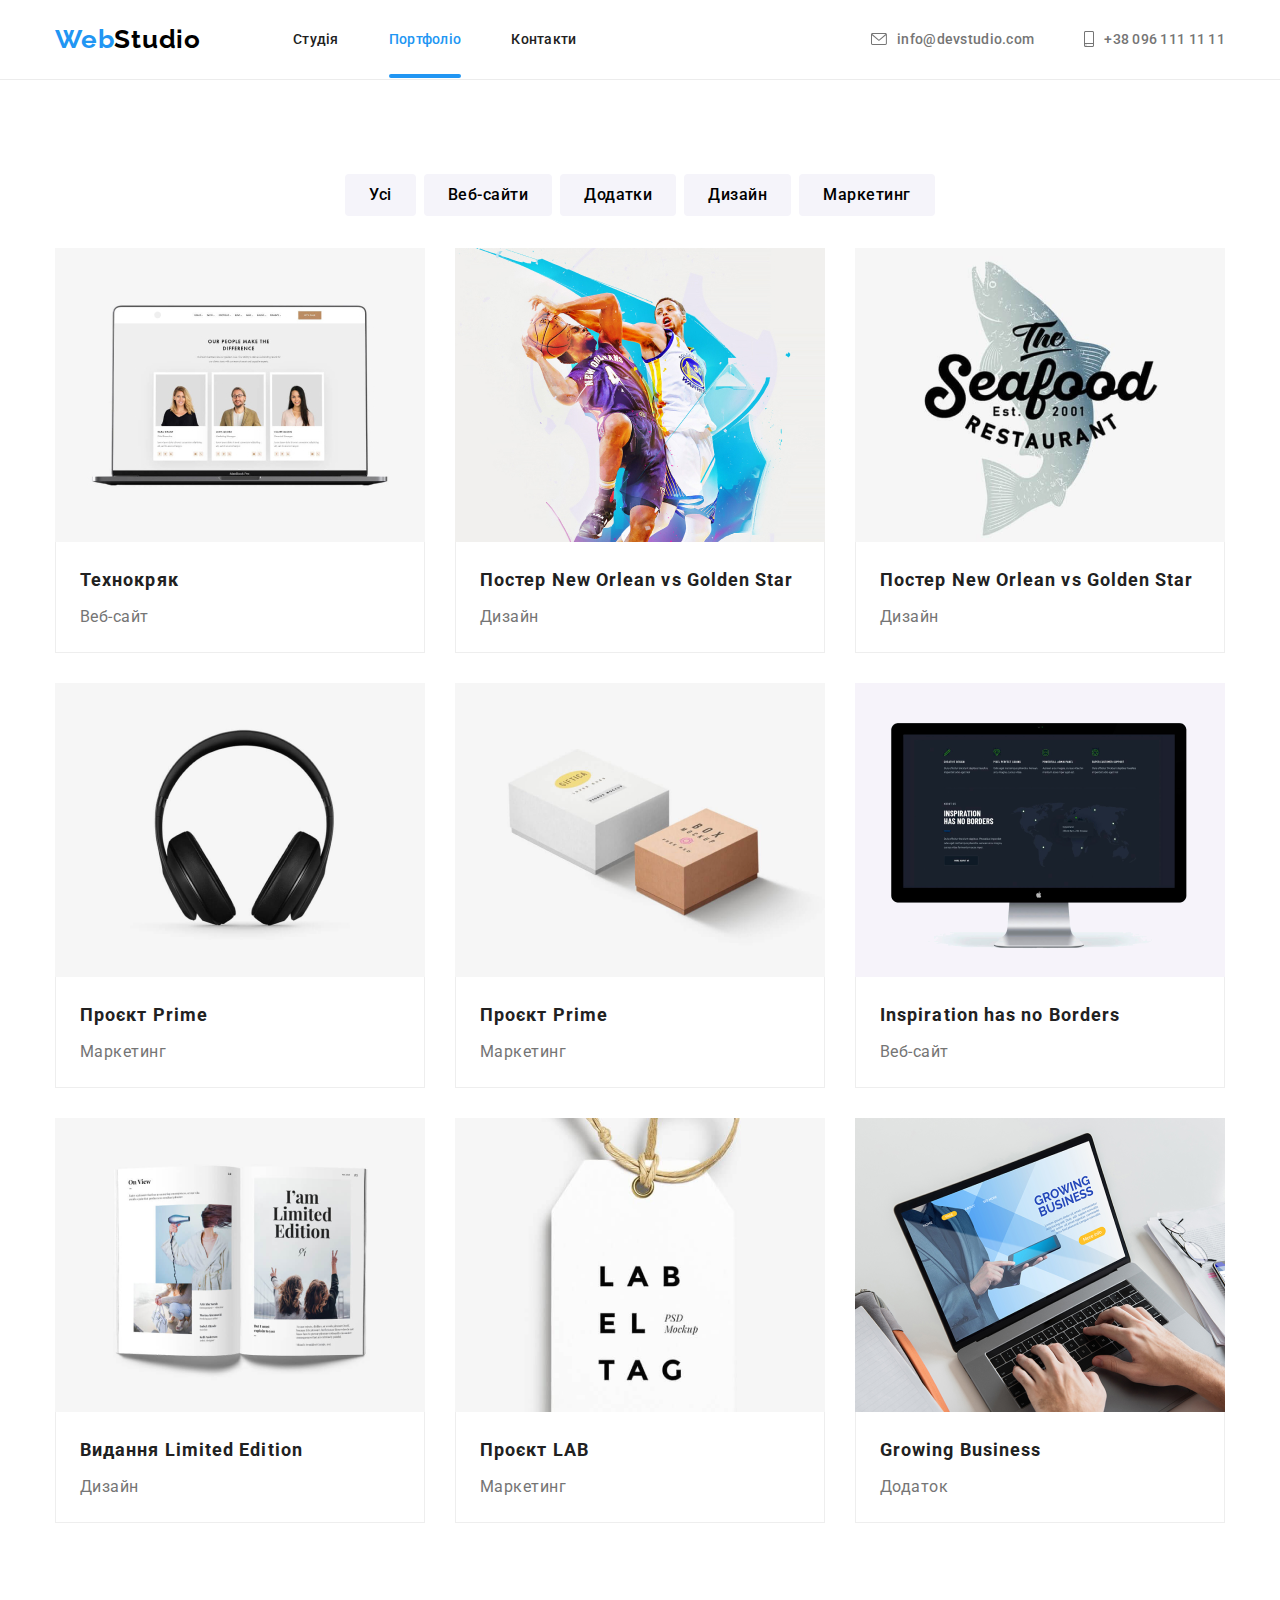
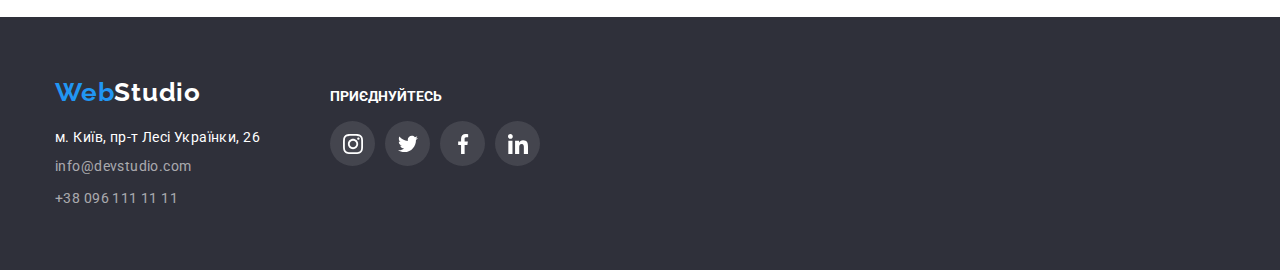
==== portfolio.html @ 280340cb "Created form basic" ====
<!DOCTYPE html>

<html lang="en">

<head>

    <meta charset="UTF-8">
    <meta http-equiv="X-UA-Compatible" content="IE=edge">
    <meta name="viewport" content="width=device-width, initial-scale=1.0">
    <title>Portfolio</title>
    <link href="https://fonts.googleapis.com/css2?family=Raleway:wght@700&family=Roboto:wght@400;500;700;900&display=swap" rel="stylesheet">
    <link rel="stylesheet" href="https://cdnjs.cloudflare.com/ajax/libs/modern-normalize/1.1.0/modern-normalize.min.css">
    <link rel="stylesheet" href="./css/styles.css">

</head>

<body class="body">

    <header>
        
        <div class="container page-header">

            <a href="" aria-label="link to webstudio page" class="no-decoration icon top-icon-space">Web<span class="above-icon">Studio</span></a>

            <nav>
                <ul class="list site-nav"> 
                    <li class="nav-item"> <a href="./index.html" class="no-decoration link ">Студія</a></li>              
                    <li class="nav-item"><a href="./portfolio.html" class="no-decoration link active">Портфоліо</a></li>
                    <li class="nav-item"><a href="" class="no-decoration link">Контакти</a></li>
                </ul>
            </nav>
    
            <ul class="list adress-box">
                <li class="adress-item">
                    <a href="mailto:info@devstudio.com" class="no-decoration header-adress envelope">
                        <svg width="16px" height="12px">
                            <use href="./images/icons.svg#envelope-1">
                            </use>
                        </svg>
                        info@devstudio.com
                    </a>
                </li>
                <li class="adress-item"> 
                    <a href="tel:+380961111111" class="no-decoration header-adress smartphone">
                        <svg width="10" height="16">
                            <use href="./images/icons.svg#smartphone-1"></use>
                        </svg>
                        +38 096 111 11 11
                    </a>
            </li>
            </ul>
     
        </div>

    </header>


    <main>

        <section class="section">

            <div class="container">
        
                <h1 class="visually-hidden">Приклади проєктів</h1>

                    <ul class="list selections-buttons">
                        <li><button type="button" class="filter-button">Усі</button></li>
                        <li><button type="button" class="filter-button">Веб-сайти</button></li>
                        <li><button type="button" class="filter-button">Додатки</button></li>
                        <li><button type="button" class="filter-button">Дизайн</button></li>
                        <li><button type="button" class="filter-button">Маркетинг</button></li>
                    </ul>
                    
                <ul class="list studio-products">
                            
                    <li class="product">
                        <a href="" class="no-decoration">
                            <div class="example-img">
                                <img src="./images/screen_with_three_people.jpg" alt="Web-site example" width="370" > 
                                <div class="overlay">
                                    <p>
                                        Ресурс пропонує комплексні пропозиції з різним рівнем функціоналу та сервісів. Все це дозволить відвідувачу отримати вичерпні відомості про компанію чи приватну особу.
                                    </p>
                                </div>
                            </div>
                            <div class="project-outline">
                                <h2 class="project-caption">Технокряк</h2>
                                <p class="project-decr">Веб-сайт</p>
                            </div>
                        </a>                      
                    </li>

                    <li class="product">
                        <a href="" class="no-decoration">
                            <div class="example-img">
                            <img src="./images/poster.jpg" alt="Poster's example" width="370">
                            <div class="overlay">
                                <p>
                                    Ресурс пропонує комплексні пропозиції з різним рівнем функціоналу та сервісів. Все це дозволить відвідувачу отримати вичерпні відомості про компанію чи приватну особу.
                                </p>
                            </div>
                            </div>
                        <div class="project-outline">
                                <h2 class="project-caption">Постер New Orlean vs Golden Star</h2>
                                <p class="project-decr">Дизайн</p>
                            </div>
                        </a>
                    </li>

                    <li class="product">
                        <a href="" class="no-decoration">
                            <div class="example-img">
                            <img src="./images/restaurant_label.png" alt="Reustrant's application label" width="370"> 
                            <div class="overlay">
                                <p>
                                    Ресурс пропонує комплексні пропозиції з різним рівнем функціоналу та сервісів. Все це дозволить відвідувачу отримати вичерпні відомості про компанію чи приватну особу.
                                </p>
                            </div>
                            </div>
                            <div class="project-outline">
                                <h2 class="project-caption">Постер New Orlean vs Golden Star</h2>
                                <p class="project-decr">Дизайн</p>
                            </div>
                        </a>
                    </li>

                    <li class="product">
                        <a href="" class="no-decoration">
                            <div class="example-img">
                            <img src="./images/headphones_marketing.png" alt="Marketing project example" width="370"> 
                            <div class="overlay">
                                <p>
                                    Ресурс пропонує комплексні пропозиції з різним рівнем функціоналу та сервісів. Все це дозволить відвідувачу отримати вичерпні відомості про компанію чи приватну особу.
                                </p>
                            </div>
                            </div>
                            <div class="project-outline">
                                <h2 class="project-caption">Проєкт Prime</h2>
                                <p class="project-decr">Маркетинг</p>
                            </div>
                        </a>
                    </li>

                    <li class="product">
                        <a href="" class="no-decoration">
                            <div class="example-img">
                            <img src="./images/box_project.png" alt="Boxes project label" width="370"> 
                            <div class="overlay">
                                <p>
                                    Ресурс пропонує комплексні пропозиції з різним рівнем функціоналу та сервісів. Все це дозволить відвідувачу отримати вичерпні відомості про компанію чи приватну особу.
                                </p>
                            </div>
                            </div>
                            <div class="project-outline">
                                <h2 class="project-caption">Проєкт Prime</h2>
                                <p class="project-decr">Маркетинг</p>
                            </div>
                        </a>
                    </li>

                    <li class="product">
                        <a href="" class="no-decoration">
                            <div class="example-img">
                            <img src="./images/screen.png" alt="Web-site with name inspiration example" width="370">
                            <div class="overlay">
                                <p>
                                    Ресурс пропонує комплексні пропозиції з різним рівнем функціоналу та сервісів. Все це дозволить відвідувачу отримати вичерпні відомості про компанію чи приватну особу.
                                </p>
                            </div>
                            </div>
                            <div class="project-outline">
                                <h2 class="project-caption">Inspiration has no Borders</h2>
                                <p class="project-decr">Веб-сайт</p>
                            </div>
                        </a>
                    </li>

                    <li class="product">
                        <a href="" class="no-decoration">
                            <div class="example-img">
                            <img src="./images/leaflet_design.png" alt="Design project for publishing example" width="370"> 
                            <div class="overlay">
                                <p>
                                    Ресурс пропонує комплексні пропозиції з різним рівнем функціоналу та сервісів. Все це дозволить відвідувачу отримати вичерпні відомості про компанію чи приватну особу.
                                </p>
                            </div>
                            </div>
                            <div class="project-outline">
                                <h2 class="project-caption">Видання Limited Edition</h2>
                                <p class="project-decr">Дизайн</p>
                            </div>
                        </a>
                    </li>

                    <li class="product">
                        <a href="" class="no-decoration">
                            <div class="example-img">
                            <img src="./images/label_design.png" alt="Marketing project label" width="370">
                            <div class="overlay">
                                <p>
                                    Ресурс пропонує комплексні пропозиції з різним рівнем функціоналу та сервісів. Все це дозволить відвідувачу отримати вичерпні відомості про компанію чи приватну особу.
                                </p>
                            </div>
                            </div>
                            <div class="project-outline">
                                <h2 class="project-caption">Проєкт LAB</h2>
                                <p class="project-decr">Маркетинг</p>
                            </div>
                        </a>
                    </li>

                    <li class="product">
                        <a href="" class="no-decoration">
                            <div class="example-img">
                            <img src="./images/busines_growing.png" alt="Growing business application example" width="370"> 
                            <div class="overlay">
                                <p>
                                    Ресурс пропонує комплексні пропозиції з різним рівнем функціоналу та сервісів. Все це дозволить відвідувачу отримати вичерпні відомості про компанію чи приватну особу.
                                </p>
                            </div>
                            </div>
                            <div class="project-outline">
                                <h2 class="project-caption">Growing Business</h2>
                                <p class="project-decr">Додаток</p>
                            </div>
                        </a>
                    </li>

                </ul>

            </div>

            </section>
 
        </main>
        
       

        <footer class="footer">

            <div class="container down-info">
    
                <div>
                <a href="" aria-label="link to webstudio page" class="no-decoration icon bottom-icon-space">Web<span class="below-icon">Studio</span></a>
                <address>
                    <ul class="list down-adress">
                        <li> <a href="" class="footeradress no-decoration"> м. Київ, пр-т Лесі Українки, 26</a></li>
                        <li> <a href="mailto:info@devstudio.com" class="footersubadress no-decoration">info@devstudio.com</a></li>
                        <li> <a href="tel:+380961111111" class="footersubadress no-decoration">+38 096 111 11 11</a></li>
                    </ul>
                </address>
                </div>
    
                <div class="footer-social">
    
                    <p class="join">Приєднуйтесь</p> 
    
                    <ul class="list social-media-links">
    
                        <li> 
                             <a href="https://www.instagram.com" target="_blank" rel="noopener norefener"  class="team-contact social-icon soc-med-down"> 
                                 <svg width="20" height="20"> 
                                    <use href="./images/icons.svg#instagram-1"> </use> 
                                </svg> 
                             </a> 
                        </li>
    
                        <li>
                                <a href="https://twitter.com/" target="_blank" rel="noopener norefener"  class="team-contact social-icon-footer soc-med-down"> 
                                <svg width="20" height="20"> 
                                    <use href="./images/icons.svg#twitter-1"> </use> 
                                </svg> 
                            </a> 
                        </li>
    
                        <li> 
                            <a href="https://www.facebook.com/" target="_blank" rel="noopener norefener" class="team-contact social-icon-footer soc-med-down"> 
                                <svg width="20" height="20"> 
                                    <use href="./images/icons.svg#facebook-1"> </use> 
                                </svg> 
                            </a> 
                        </li>
    
                        <li> 
                            <a href="https://www.linkedin.com/" target="_blank" rel="noopener norefener" class="team-contact social-icon-footer soc-med-down"> 
                                <svg width="20" height="20"> 
                                    <use href="./images/icons.svg#linkedin-1"> </use> 
                                </svg> 
                            </a> 
                        </li>
                        
                    </ul>                 
    
                </div>
        
        
            </div>
        </footer>
        
</body>
</html>
---- css/styles.css ----
/* hero backgrond color #2F303A
nain theme color #2196F3
main page coloR #FFFFFF
main font color #212121
subfont color #757575
footer contacts color rgba(255, 255, 255, 0.6)
filter-button bckground #F5F4FA;
Web-element-icon-color: #000000;
header bottom line: #ECECEC;
socil media icon: #AFB1B8;
*/
:root{
    --main-body-color: #FFFFFF;
    --main-theme-color: #2196F3;
    --hero-background-color: #2F303A;
    --main-font-color: #212121;
    --subfont-color: #757575;
    --footer-contacts-color: rgba(255, 255, 255, 0.6);
    --filter-button-bckground: #F5F4FA;
    --web-element-black: #000000;
    --header-bottom-line: #ECECEC;
    --social-media-icon: #AFB1B8;
}

a{
    transition: color 250ms cubic-bezier(0.4, 0, 0.2, 1);
}

a:hover{
    color: var(--main-theme-color);
}

a:focus{
    color: var(--main-theme-color);

}

.site-nav .active{
    color: var(--main-theme-color);
}

.no-decoration{
    text-decoration: none;
}
.site-nav .link{
    padding-top: 30px;
    padding-bottom: 30px;
}
.body{ 
    margin:0;
    background-color: var(--main-body-color);
    color: var(--main-font-color);
    font-family: roboto, lato, Open Sans,  sans-serif;
}


.list{
    list-style-type: none;
    margin:0;
}

header {    
    border-bottom: 1px solid #ECECEC;
}

.page-header{
    display:flex;
    align-items:center;
    padding-top: 24px;
    padding-bottom: 24px;
}

.container{
    margin-left: auto;
    margin-right: auto;
    width: 1200px;    
    padding-left: 15px;
    padding-right: 15px;
}

.icon{
    margin:0;    
    font-family: 'Raleway';
    font-weight: 700;
    font-size: 26px;
    line-height: 1.19em;
    letter-spacing: 0.03em;
    color: var(--main-theme-color);
}

.top-icon-space{
    margin-right: 92px;
}

.above-icon{
    color: var(--web-element-black);
}


.site-nav{
    display:flex;    
    padding: 0;
}

.link{
    color: var(--main-font-color);
    font-weight: 500;
    font-size: 14px;
    line-height: 1.15em;
    letter-spacing: 0.02em;
}

.site-nav .link{
    padding-top: 30px;
    padding-bottom: 30px;
}

.site-nav .nav-item + .nav-item{
    margin-left: 50px;
}


.adress-box{
    display:flex;
    margin-left: auto;
    padding: 0;
}

.adress-box .adress-item + .adress-item{
    margin-left: 50px;
}

.active{
    position: relative;
    
}

.active::after{
    position: absolute;
    top: 73px;
    left: 0;
    display: inline-block;
    content: "";
    width: 100%;
    height: 4px;
    border-radius:2px;
    background-color: var(--main-theme-color);
}

.header-adress{
    display: flex;
    align-items: center;
    padding:0;
    color: var(--subfont-color);
    font-weight: 500;
    font-size: 14px;
    line-height: 1.15em;
    letter-spacing: 0.02em;
}

.envelope {
    fill: var(--subfont-color);
}


.envelope:hover {
    fill: var(--main-theme-color);
}

.envelope use{
    transition: fill 250ms cubic-bezier(0.4, 0, 0.2, 1);

}

.envelope svg {
    margin-right: 10px;
}

.smartphone {
    fill: var(--subfont-color);
}

.smartphone:hover {
    fill: var(--main-theme-color);
}

.smartphone use{
    transition: fill 250ms cubic-bezier(0.4, 0, 0.2, 1);
}

.smartphone svg {
    margin-right: 10px;
}

/* Герой */
.section {
    padding-top: 94px;
    padding-bottom: 94px;
}

.hero{   
    margin-top:0; 
    text-align: center;
    padding-top: 200px;
    padding-bottom: 200px;
}

.hero-properties{
    padding-top: 0;
    padding-bottom: 0;
    margin-left: auto;
    margin-right: auto;
    background-image: linear-gradient(to right, rgba(47, 48, 58, 0.4), rgba(47, 48, 58, 0.4)), url(../images/hero.jpg);
    background-color: var(--hero-background-color);
    max-width: 1600px;
    max-height: 600px; 
}

.hero-heading{
    text-align: center;
    margin: 0;
    width: 696px;
    color: var(--main-body-color);
    font-style: normal;
    font-weight: 900;
    font-size: 44px;
    line-height: 1.36em;
    letter-spacing: 0.06em;
    text-transform: uppercase;
    margin-left: auto;
    margin-right: auto;
}

.hero-button{ 
    border: none;
    border-radius: 4px;
    min-width:216px;
    padding-top: 10px;
    padding-bottom: 10px;
    margin-top: 40px;
    background-color: var(--main-theme-color);
    color: var(--main-body-color);
    font-weight: 700;
    font-size: 16px;
    line-height: 1.18em;
    letter-spacing: 0.06em;
    cursor: pointer;
}

.section-heading{
    margin-top:0;
    margin-bottom:0;
    text-align: center;
    color: var(--main-font-color);
    font-weight: 700;
    font-size: 36px;
    line-height: 1.16em;   
    letter-spacing: 0.03em;
}

.visually-hidden {
    position: absolute;
    width: 1px;
    height: 1px;
    margin: -1px;
    padding: 0;
    border: 0;
    clip: rect(0 0 0 0);
    overflow: hidden;
}

.feature-box{
    display: flex;
    margin-top: 0;
    margin-bottom: 0;
    padding-left: 0px;
}

.feature-pic{
        width: 70px;
    height: 70px;
    
}

.feature-background{
    display:flex;
    align-items:center;
    justify-content:center;
    min-width: 270px;
    min-height: 120px;
    background-color: var(--filter-button-bckground);
    border-radius: 4px;
    
}

.list-caption {
    font-weight: 700;
    font-size: 14px;
    line-height: 1.15em;
    letter-spacing: 0.03em;
    text-transform: uppercase;
    margin: 0;
    margin-top: 30px;
}
.feature-box li + li { 
    margin-left: 30px;
}
 
.text{ 
    margin-top: 10px;
    margin-bottom: 0;
    color: var(--subfont-color);
    font-size: 14px;
    line-height: 1.7em;
    letter-spacing: 0.03em;
    }

.examples-section{
    padding-top: 0;
}

.examples-box{
    display: flex;  
    margin-top: 50px;
    padding-left: 0;
}

.examples-box li + li{
    margin-left:30px;
}


.team{
    margin: 0;
    margin-right: auto;
    margin-left: auto;
}

.team-properties{
    background-color: var(--filter-button-bckground);
}

.members-list{
    display:flex;
    margin-top: 50px;
    padding-left: 0;
}
.members-list .member + .member {
    margin-left: 30px;
}

.member {
    background-color: var(--main-body-color);
    border-bottom-left-radius: 4px;
    border-bottom-right-radius: 4px ;
    box-shadow: 0px 3px 4px -3px black;
    padding-bottom: 30px; 
}

.section .member img {
    display: block;
}

.member-data{
    padding-top: 30px;
}

.name-caption{
    margin: 0;
    font-weight: 500;
    font-size: 16px;
    line-height: 1.18em;
    text-align: center;
    letter-spacing: 0.03em;
}
.team-position{
    margin: 10px 0 0 0;
    font-size: 16px;
    line-height: 1.18em;
    text-align: center;
    letter-spacing: 0.03em;
    color: var(--subfont-color);
}

.social-media-links {
    display:flex;
    margin-top: 16px;
    padding-left: 0;
    justify-content: center;
    }


.social-media-links li + li{
    margin-left: 10px;
}

.social-icon{
    fill: var(--social-media-icon);
    transition: fill 250ms cubic-bezier(0.4, 0, 0.2, 1); 
}
 
.social-icon:hover{
    fill: var(--main-body-color);
}

.social-media-links li{
    transition: background-color 250ms cubic-bezier(0.4, 0, 0.2, 1);
    border-radius: 50%
}

.social-media-links li:hover{
    background-color: var(--main-theme-color);
    border-radius: 50%;
}

.team-contact {
    height: 45px;
    width: 45px;
    display: flex;
    justify-content: center;
    align-items: center;
}

.clients{
    margin-top: 50px;
    padding-left: 0;
    display:flex    
}

.clients li + li{
    margin-left: 30px;
}

.client{
    display: flex;
    justify-content: center;
    align-items: center;
    width: 170px;
    height: 92px;
    border: solid 1px var(--social-media-icon);
    border-radius: 4px; 
    fill: var(--social-media-icon);
    transition: border-color 250ms cubic-bezier(0.4, 0, 0.2, 1),
                fill 250ms cubic-bezier(0.4, 0, 0.2, 1);


}


.client:hover{
    border-color: var(--main-theme-color);
    fill: var(--main-theme-color);
}

.footer {
    background-color: var(--hero-background-color);
    display: flex;
    padding-top: 60px;
    padding-bottom: 60px;
}

.down-info {
    display: flex;
    align-items: baseline;
    }

.bottom-icon-space {
    display: inline-block;
    margin-bottom:20px;
}
 
.down-adress{
    padding-left: 0px;
}

.down-adress li + li{
    margin-top:8px;
}

.footeradress {
    margin-top: 20px;
    color: var(--main-body-color);
    font-style: normal;
    font-weight: 400;
    font-size: 14px;
    line-height: 1.17em;
    letter-spacing: 0.03em;
}

.footersubadress {
    color: var(--footer-contacts-color);
    font-style: normal;
    font-weight: 400;
    font-size: 14px;
    line-height: 24px;
    letter-spacing: 0.03em;
}

.below-icon{
    color: var(--main-body-color);
}

.footer-social{
    margin-left: 70px;

}

.join{
    color: var(--main-body-color);
    font-weight: 700;
    font-size: 14px;
    line-height: 1.14em;
    letter-spacing: 0.03;
    text-transform: uppercase;
    margin:0;
}

.social-media-footer {
    display: flex;    
} 


.soc-med-down {
    background-color: rgba(255, 255, 255, 0.1);
    border-radius: 50%;
    fill: var(--main-body-color);
}

.soc-med-down:hover {
    background-color: var(--main-theme-color);
    fill: var(--main-body-color);
}

.social-media-footer li + li {
    margin-left: 10px;
}
/* portfolio page*/


.selections-buttons{
    display: flex;    
    justify-content: center;
    padding-left: 0;
}

.selections-buttons li + li{
    margin-left: 8px;
}

.studio-products{
    display: flex;
    flex-wrap: wrap;
    margin-top: 32px;
    padding-left: 0px;
    width:calc(100%-(2*30)/3*370);
}

.product:nth-child(3n + 1){
    margin-right: 30px;
}

.product:nth-child(3n + 2){
    margin-right: 30px;
}

.product:nth-child(-n+6){
    margin-bottom: 30px;;
}

.product {
    width: 370px;
}

.product  a{
    color: inherit;
    display: block;
    transition: box-shadow 250ms cubic-bezier(0.4, 0, 0.2, 1);
}

.product a:hover{
    box-shadow: 0px 1px 1px rgba(0, 0, 0, 0.12), 0px 4px 4px rgba(0, 0, 0, 0.06), 1px 4px 6px rgba(0, 0, 0, 0.16);
}

.project-caption {
    font-weight: 700;
    font-size: 18px;
    line-height: 2.0em;
    text-align: left;
    letter-spacing: 0.06em;
    padding-left: 24px; 
    margin: 0
}

.project-decr{
    color: var(--subfont-color);
    font-weight: 400;
    font-size: 16px;
    line-height: 1.88em;
    letter-spacing: 0.03em;
    text-align: left;
    padding-left: 24px;
    margin-top: 4px;
    margin-bottom: 0;
}

.studio-products .product img {
    display: block;
}

.project-outline{
    padding-top: 20px;
    padding-bottom: 20px;
    border-right: 1px solid #EEEEEE;
    border-bottom: 1px solid #EEEEEE;
    border-left: 1px solid #EEEEEE;
}

.example-img{
    position: relative;
    margin: 0;
    padding: 0;  
    overflow: hidden;
}
.overlay{
    position: absolute;
    margin: 0;
    padding: 63px 24px;
    width: 100%;
    height: 100%;
    background-color: rgba(33, 150, 243, 0.9);
    transition: transform 250ms cubic-bezier(0.4, 0, 0.2, 1);
}

.overlay p {
    margin: 0;
    font-weight: 400;
    font-size: 18px;
    line-height: 1.56em;
    letter-spacing: 0.03em;
    color: var(--main-body-color);
}

.product a:hover .overlay {
    transform: translateY(-100%);
}

.filter-button {
    background-color: var(--filter-button-bckground);
    font-weight: 500;
    font-size: 16px;
    line-height: 1.62em;
    letter-spacing: 0.03em;
    cursor: pointer;
    border: none;
    border-radius: 4px;
    padding-top: 8px;
    padding-right: 24px;
    padding-bottom: 8px;
    padding-left:24px;
    transition: background-color 250ms cubic-bezier(0.4, 0, 0.2, 1),
                color 250ms cubic-bezier(0.4, 0, 0.2, 1),
                box-shadow 250ms cubic-bezier(0.4, 0, 0.2, 1);


}

.filter-button:hover,
.filter-button:focus {
    background-color: var(--main-theme-color);
    color: var(--main-body-color);
    box-shadow: 0px 3px 1px rgba(0, 0, 0, 0.1), 0px 1px 2px rgba(0, 0, 0, 0.08), 0px 2px 2px rgba(0, 0, 0, 0.12);
}

/* modal form */

.backdrop{
    position: fixed;
    top: 0;
    left: 0;
    margin: 0;
    width: 100%;
    height: 100%;
    background-color: rgba(0, 0, 0, 0.2);
    opacity: 1;
    transition: opacity 250ms cubic-bezier(0.4, 0, 0.2, 1);
}

.backdrop.is-hidden{
    opacity: 0;
    pointer-events: none;
}
    
.modal-field{
    position: absolute;
    top: 50%;
    left: 50%;
    transform: translate(-50%, -50%);
    width: 528px;
    height: 581px;
    background-color: var(--main-body-color);
    border-radius: 4px;
    transform: translate(-50%, -50%) scale(1);
    transition: transform 250ms cubic-bezier(0.4, 0, 0.2, 1);
    padding-top: 50px;
    padding-right: 40px;
    padding-bottom:  31px;
    padding-left: 40px;
    
}

.backdrop.is-hidden .modal-field{
    transform: translate(-50%, -50%) scale(1.1);
}

.modal-close{
    position: absolute;
    top: 8px;
    right: 8px;
    width: 30px;
    height: 30px;
    border-radius: 50%;
    border:1px solid rgba(0, 0, 0, 0.1);
    background-color: var(--main-body-color);
    background-image: url(../images/cross.svg);
    background-repeat: no-repeat;
    cursor: pointer; 
    background-position: 50% 50%;

}

.application-form{
    display: flex;
    flex-direction: column;
}

.label-field{
    width: 448px;
    height: 58px;
    display: flex;
}

.form-label{
    display: flex;
    flex-direction: column;
}

.label-field input{
    border: 1px solid rgba(33, 33, 33, 0.2);
    border-radius: 4px;
    width: 448px;
    height: 40px;

}

.label{
    margin-bottom: 4px; 
}
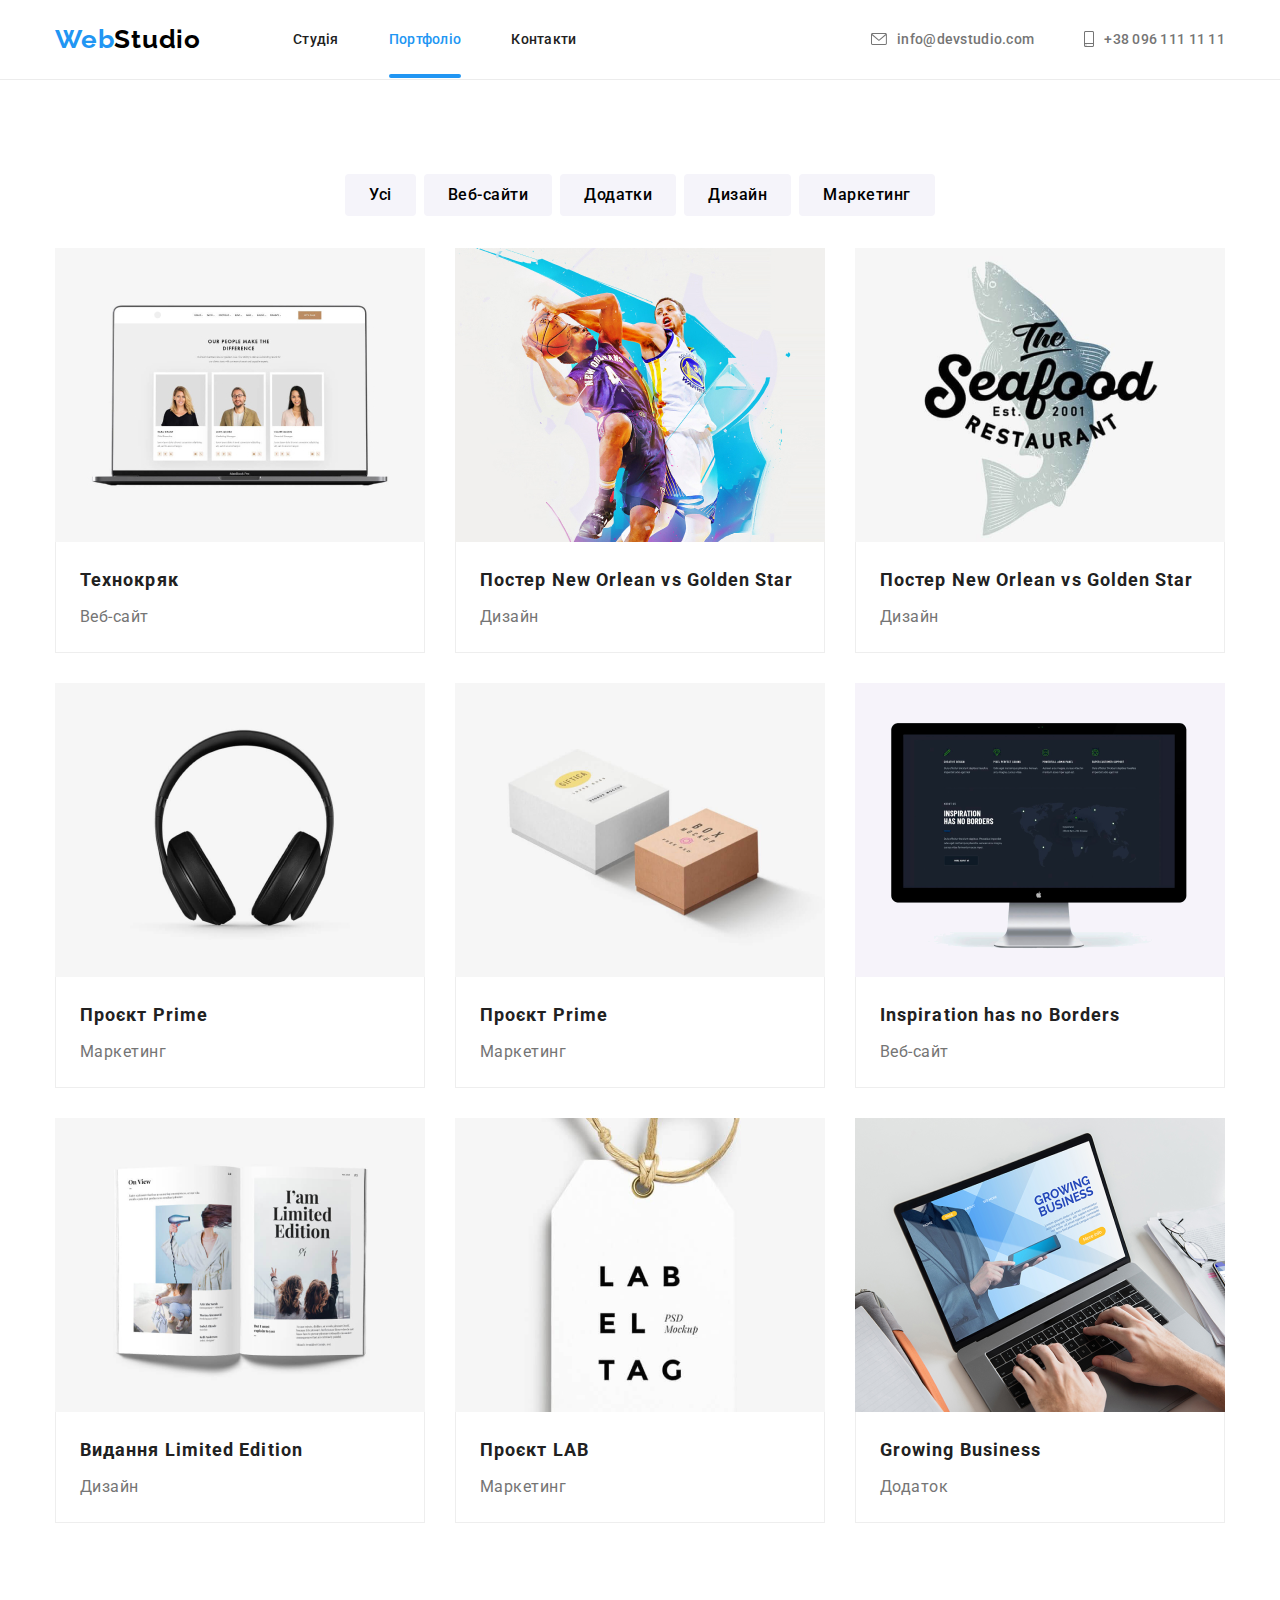
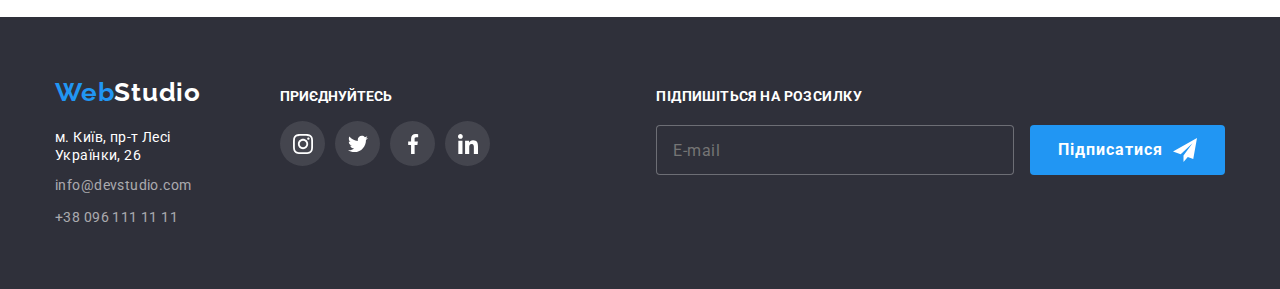
==== commit 91034268: "footer application form" ====
--- a/portfolio.html
+++ b/portfolio.html
@@ -291,12 +291,32 @@
                         
                     </ul>                 
     
+                </div>   
+                
+                <div class="footer-mailing">
+    
+                    <form class="footer-mailing__footer-form">
+        
+                        <label>
+                            <span class="footer-mailing__footer-form__caption">Підпишіться на розсилку</span>
+                            <input type="text" name="mailing" placeholder="E-mail" class="footer-mailing__footer-form__input">
+                        </label>
+        
+                        <button type="submit" class="footer-mailing__footer-form__button">Підписатися
+                            <svg width="24px" height="24px" class="footer-mailing__footer-form__button__telega">
+                                <use href="./images/icons.svg#telega"></use>
+                            </svg>
+                        </button>
+                    </form>
+        
                 </div>
         
-        
             </div>
+    
+            
+    
         </footer>
-        
+            
 </body>
 </html>
 
--- a/css/styles.css
+++ b/css/styles.css
@@ -277,7 +277,7 @@
 }
 
 .feature-pic{
-        width: 70px;
+    width: 70px;
     height: 70px;
     
 }
@@ -533,6 +533,67 @@
 
 .social-media-footer li + li {
     margin-left: 10px;
+}
+
+/* footer form */
+.footer-mailing {
+    margin-left: 93px;
+}
+
+.footer-mailing__footer-form{
+    display: flex;
+    align-items:flex-end;
+    justify-content: flex-start;
+    padding-left: 73px;
+}
+
+.footer-mailing__footer-form__caption{
+    color: var(--main-body-color);
+    font-weight: 700;
+    font-size: 14px;
+    line-height: 1.14em;
+    letter-spacing: 0.03em;
+    text-transform: uppercase;
+}
+
+.footer-mailing__footer-form__input {
+    margin-top: 20px;
+    width: 358px;
+    height: 50px;
+    padding: 15px 16px;
+    background-color: var(--hero-background-color);
+    border: 1px solid rgba(255, 255, 255, 0.3);
+    border-radius: 4px;
+    font-size: 16px;
+    line-height: 1.25em;
+    letter-spacing: 0.03em;
+    transition:  250ms cubic-bezier(0.4, 0, 0.2, 1);
+    color: var(--subfont-color);
+}
+
+.footer-mailing__footer-form__input:focus {
+    outline: none;
+    border-color: var(--main-theme-color);
+}
+
+.footer-mailing__footer-form__button {
+    border: none;
+    border-radius: 4px;
+    background-color: var(--main-theme-color);
+    padding: 10px 28px;
+    font-weight: 700;
+    font-size: 16px;
+    line-height: 1.88em;
+    letter-spacing: 0.06em;
+    color: var(--main-body-color);
+    margin-left: 12px;
+    display: flex;
+    align-items: center;
+    cursor: pointer; 
+}
+.footer-mailing__footer-form__button__telega {
+    margin-left: 10px;
+    fill: var(--main-body-color);
 }
 /* portfolio page*/
 
@@ -694,16 +755,14 @@
     position: absolute;
     top: 50%;
     left: 50%;
-    transform: translate(-50%, -50%);
-    width: 528px;
-    height: 581px;
+    transform: translate(-50%, -50%);   
     background-color: var(--main-body-color);
     border-radius: 4px;
     transform: translate(-50%, -50%) scale(1);
     transition: transform 250ms cubic-bezier(0.4, 0, 0.2, 1);
     padding-top: 50px;
     padding-right: 40px;
-    padding-bottom:  31px;
+    padding-bottom:  30px;
     padding-left: 40px;
     
 }
@@ -720,12 +779,21 @@
     height: 30px;
     border-radius: 50%;
     border:1px solid rgba(0, 0, 0, 0.1);
-    background-color: var(--main-body-color);
-    background-image: url(../images/cross.svg);
-    background-repeat: no-repeat;
-    cursor: pointer; 
-    background-position: 50% 50%;
-
+    background-color: var(--main-body-color);     
+    cursor: pointer;
+    display: flex;
+    align-items: center;
+    justify-content: center; 
+}
+
+.close-icon{
+    fill: var(--web-element-black);
+    transition: fill 250ms cubic-bezier(0.4, 0, 0.2, 1);
+}
+
+.modal-close:hover .close-icon,
+.modal-close:focus .close-icon {
+    fill: var(--main-theme-color);
 }
 
 .application-form{
@@ -733,25 +801,147 @@
     flex-direction: column;
 }
 
-.label-field{
-    width: 448px;
-    height: 58px;
-    display: flex;
-}
+.modal-caption{
+    text-align: center;
+    margin-top: 0;
+    margin-bottom: 12px;
+    font-weight: 700;
+    font-size: 20px;
+    line-height: 1.2em;
+    letter-spacing: 0.03em;
+    
+}
+
+
+.label-field{       
+    position: relative;
+    display: flex;
+    flex-direction: column;
+    margin-bottom: 10px;    
+}
+
 
 .form-label{
-    display: flex;
-    flex-direction: column;
-}
-
-.label-field input{
-    border: 1px solid rgba(33, 33, 33, 0.2);
-    border-radius: 4px;
+    font-size: 12px;
+    line-height: 1.16em;
+    letter-spacing: 0.01em;
+    color:var(--subfont-color);
+}
+
+.input {
     width: 448px;
     height: 40px;
-
-}
-
-.label{
-    margin-bottom: 4px; 
-}+    border: none; 
+    border-radius: 4px;
+    padding-left: 42px;   
+    outline: 1px solid rgba(33, 33, 33, 0.2);
+    transition: outline-color 250ms cubic-bezier(0.4, 0, 0.2, 1);    
+    cursor: pointer;
+}
+
+input:focus {
+    outline-color: var(--main-theme-color);
+}
+
+
+.form-icon {
+    position: absolute;
+    top: 53%;
+    left: 0px;
+    transform: translateX(15px);
+    fill: var(--main-font-color);
+    transition: fill 250ms cubic-bezier(0.4, 0, 0.2, 1);
+}
+
+.label-field:focus-within .form-icon {
+    fill: var(--main-theme-color);
+}
+
+.comment {
+    resize: none;
+    border: none; 
+    border-radius: 4px;
+    outline: 1px solid rgba(33, 33, 33, 0.2);
+}
+
+.label-field textarea {
+    padding: 12px 16px;
+    font-size: 12px;
+    line-height: 1.16em;
+    letter-spacing: 0.01em;
+    color: var(--subfont-color);
+}
+.comment:focus {
+    outline-color: var(--main-theme-color);
+}
+
+.form-button{
+    margin-left: auto;
+    margin-right: auto;
+    padding: 10px 52px;
+    background-color: var(--main-theme-color);
+    border: none;
+    border-radius: 4px;
+    color: var(--main-body-color);
+    font-weight: 700;
+    font-size: 16px;
+    line-height: 1.88em;
+    letter-spacing: 0.06em;
+    box-shadow: 0px 4px 4px rgba(0, 0, 0, 0.15);
+    cursor: pointer;
+}
+
+.checkbox-area {
+    margin-bottom: 30px;
+}
+
+.conditions-link{
+    font-size: 14px;
+    line-height: 1.71em;
+    letter-spacing: 0.03em;
+    color: var(--main-theme-color);
+}
+
+.checkbox-label{
+    display: flex;
+    align-items: center;
+    margin-top: 20px;
+}
+
+.checkbox{ 
+    appearance: none;   
+    display: inline-block;
+    position: absolute;
+    
+}
+
+.ckeckbox-subscr{
+    font-size: 14px;
+    line-height: 1.71em;
+    letter-spacing: 0.03em;
+    color: var(--subfont-color);
+}
+
+.checkbox-icon{ 
+    display: inline-block;
+    width: 15px;
+    height: 15px;
+    outline: 2px solid #212121;
+    outline-offset: -1px;
+    border-radius: 1px;
+    margin-left: 10px;
+    margin-right: 12px;
+}
+
+.checkbox:checked + .checkbox-icon{
+    background-color: var(--main-theme-color);
+    outline: none;
+    background-image: url("../images/tick.svg");
+    background-repeat: no-repeat;
+    background-position: center;
+    background-size: contain;
+    outline: 2px solid #2196F3;
+    border-radius: 1px;
+}
+
+
